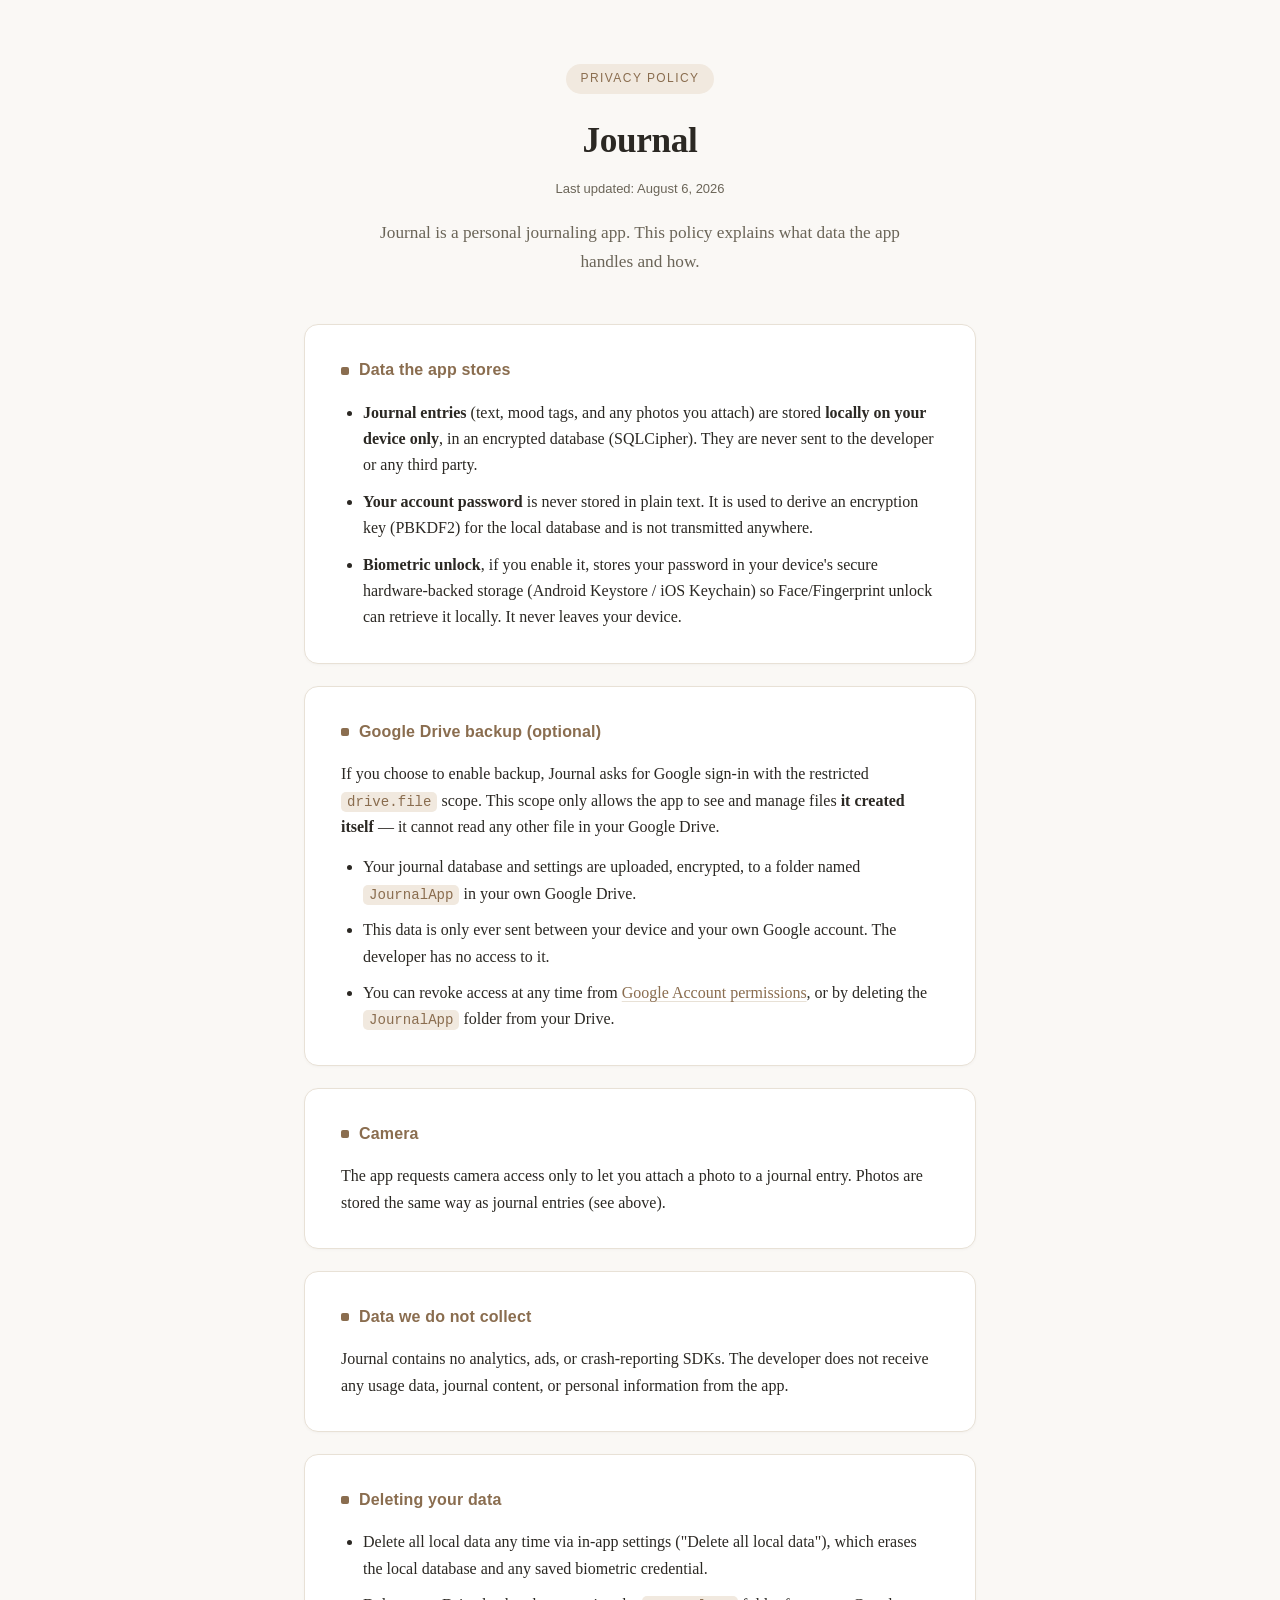
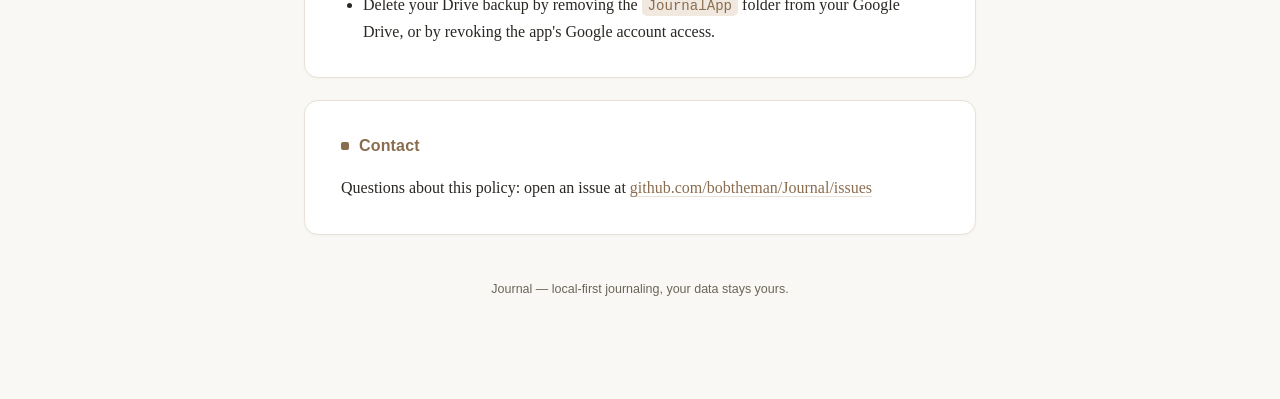
==== privacy-policy.html @ 3fa4d59f "Add files via upload" ====
<!DOCTYPE html>
<html lang="en">
<head>
<meta charset="UTF-8">
<meta name="viewport" content="width=device-width, initial-scale=1.0">
<title>Privacy Policy — Journal</title>
<style>
  :root {
    --bg: #faf8f5;
    --card: #ffffff;
    --ink: #2b2823;
    --muted: #6b6558;
    --accent: #8a6d4f;
    --accent-light: #f1e9df;
    --border: #e8e1d6;
  }
  * { box-sizing: border-box; }
  body {
    margin: 0;
    background: var(--bg);
    color: var(--ink);
    font-family: "Iowan Old Style", "Palatino Linotype", Georgia, "Times New Roman", serif;
    line-height: 1.65;
    -webkit-font-smoothing: antialiased;
  }
  .wrap {
    max-width: 720px;
    margin: 0 auto;
    padding: 64px 24px 100px;
  }
  header {
    text-align: center;
    margin-bottom: 48px;
  }
  header .badge {
    display: inline-block;
    font-family: -apple-system, BlinkMacSystemFont, "Segoe UI", sans-serif;
    font-size: 12px;
    letter-spacing: 0.12em;
    text-transform: uppercase;
    color: var(--accent);
    background: var(--accent-light);
    padding: 5px 14px;
    border-radius: 999px;
    margin-bottom: 18px;
  }
  h1 {
    font-size: 2.2rem;
    margin: 0 0 8px;
    font-weight: 600;
    letter-spacing: -0.01em;
  }
  .updated {
    font-family: -apple-system, BlinkMacSystemFont, "Segoe UI", sans-serif;
    font-size: 13px;
    color: var(--muted);
  }
  .lede {
    font-size: 1.08rem;
    color: var(--muted);
    text-align: center;
    max-width: 520px;
    margin: 20px auto 0;
  }
  .card {
    background: var(--card);
    border: 1px solid var(--border);
    border-radius: 14px;
    padding: 32px 36px;
    margin-bottom: 22px;
    box-shadow: 0 1px 3px rgba(0,0,0,0.03);
  }
  h2 {
    font-family: -apple-system, BlinkMacSystemFont, "Segoe UI", sans-serif;
    font-size: 1rem;
    font-weight: 700;
    letter-spacing: 0.01em;
    color: var(--accent);
    margin: 0 0 16px;
    display: flex;
    align-items: center;
    gap: 10px;
  }
  h2::before {
    content: "";
    display: inline-block;
    width: 8px;
    height: 8px;
    border-radius: 2px;
    background: var(--accent);
  }
  p { margin: 0 0 14px; }
  p:last-child { margin-bottom: 0; }
  ul { margin: 0 0 14px; padding-left: 22px; }
  ul:last-child { margin-bottom: 0; }
  li { margin-bottom: 10px; }
  li:last-child { margin-bottom: 0; }
  strong { color: var(--ink); font-weight: 700; }
  code {
    font-family: "SF Mono", Menlo, Consolas, monospace;
    font-size: 0.88em;
    background: var(--accent-light);
    padding: 2px 6px;
    border-radius: 5px;
    color: var(--accent);
  }
  a {
    color: var(--accent);
    text-decoration: underline;
    text-decoration-color: var(--border);
    text-underline-offset: 3px;
  }
  a:hover { text-decoration-color: var(--accent); }
  footer {
    text-align: center;
    margin-top: 44px;
    font-family: -apple-system, BlinkMacSystemFont, "Segoe UI", sans-serif;
    font-size: 12.5px;
    color: var(--muted);
  }
</style>
</head>
<body>
<div class="wrap">

  <header>
    <span class="badge">Privacy Policy</span>
    <h1>Journal</h1>
    <div class="updated">Last updated: August 6, 2026</div>
    <p class="lede">Journal is a personal journaling app. This policy explains what data the app handles and how.</p>
  </header>

  <div class="card">
    <h2>Data the app stores</h2>
    <ul>
      <li><strong>Journal entries</strong> (text, mood tags, and any photos you attach) are stored <strong>locally on your device only</strong>, in an encrypted database (SQLCipher). They are never sent to the developer or any third party.</li>
      <li><strong>Your account password</strong> is never stored in plain text. It is used to derive an encryption key (PBKDF2) for the local database and is not transmitted anywhere.</li>
      <li><strong>Biometric unlock</strong>, if you enable it, stores your password in your device's secure hardware-backed storage (Android Keystore / iOS Keychain) so Face/Fingerprint unlock can retrieve it locally. It never leaves your device.</li>
    </ul>
  </div>

  <div class="card">
    <h2>Google Drive backup (optional)</h2>
    <p>If you choose to enable backup, Journal asks for Google sign-in with the restricted <code>drive.file</code> scope. This scope only allows the app to see and manage files <strong>it created itself</strong> — it cannot read any other file in your Google Drive.</p>
    <ul>
      <li>Your journal database and settings are uploaded, encrypted, to a folder named <code>JournalApp</code> in your own Google Drive.</li>
      <li>This data is only ever sent between your device and your own Google account. The developer has no access to it.</li>
      <li>You can revoke access at any time from <a href="https://myaccount.google.com/permissions" target="_blank" rel="noopener">Google Account permissions</a>, or by deleting the <code>JournalApp</code> folder from your Drive.</li>
    </ul>
  </div>

  <div class="card">
    <h2>Camera</h2>
    <p>The app requests camera access only to let you attach a photo to a journal entry. Photos are stored the same way as journal entries (see above).</p>
  </div>

  <div class="card">
    <h2>Data we do not collect</h2>
    <p>Journal contains no analytics, ads, or crash-reporting SDKs. The developer does not receive any usage data, journal content, or personal information from the app.</p>
  </div>

  <div class="card">
    <h2>Deleting your data</h2>
    <ul>
      <li>Delete all local data any time via in-app settings ("Delete all local data"), which erases the local database and any saved biometric credential.</li>
      <li>Delete your Drive backup by removing the <code>JournalApp</code> folder from your Google Drive, or by revoking the app's Google account access.</li>
    </ul>
  </div>

  <div class="card">
    <h2>Contact</h2>
    <p>Questions about this policy: open an issue at <a href="https://github.com/bobtheman/Journal/issues" target="_blank" rel="noopener">github.com/bobtheman/Journal/issues</a></p>
  </div>

  <footer>Journal — local-first journaling, your data stays yours.</footer>

</div>
</body>
</html>
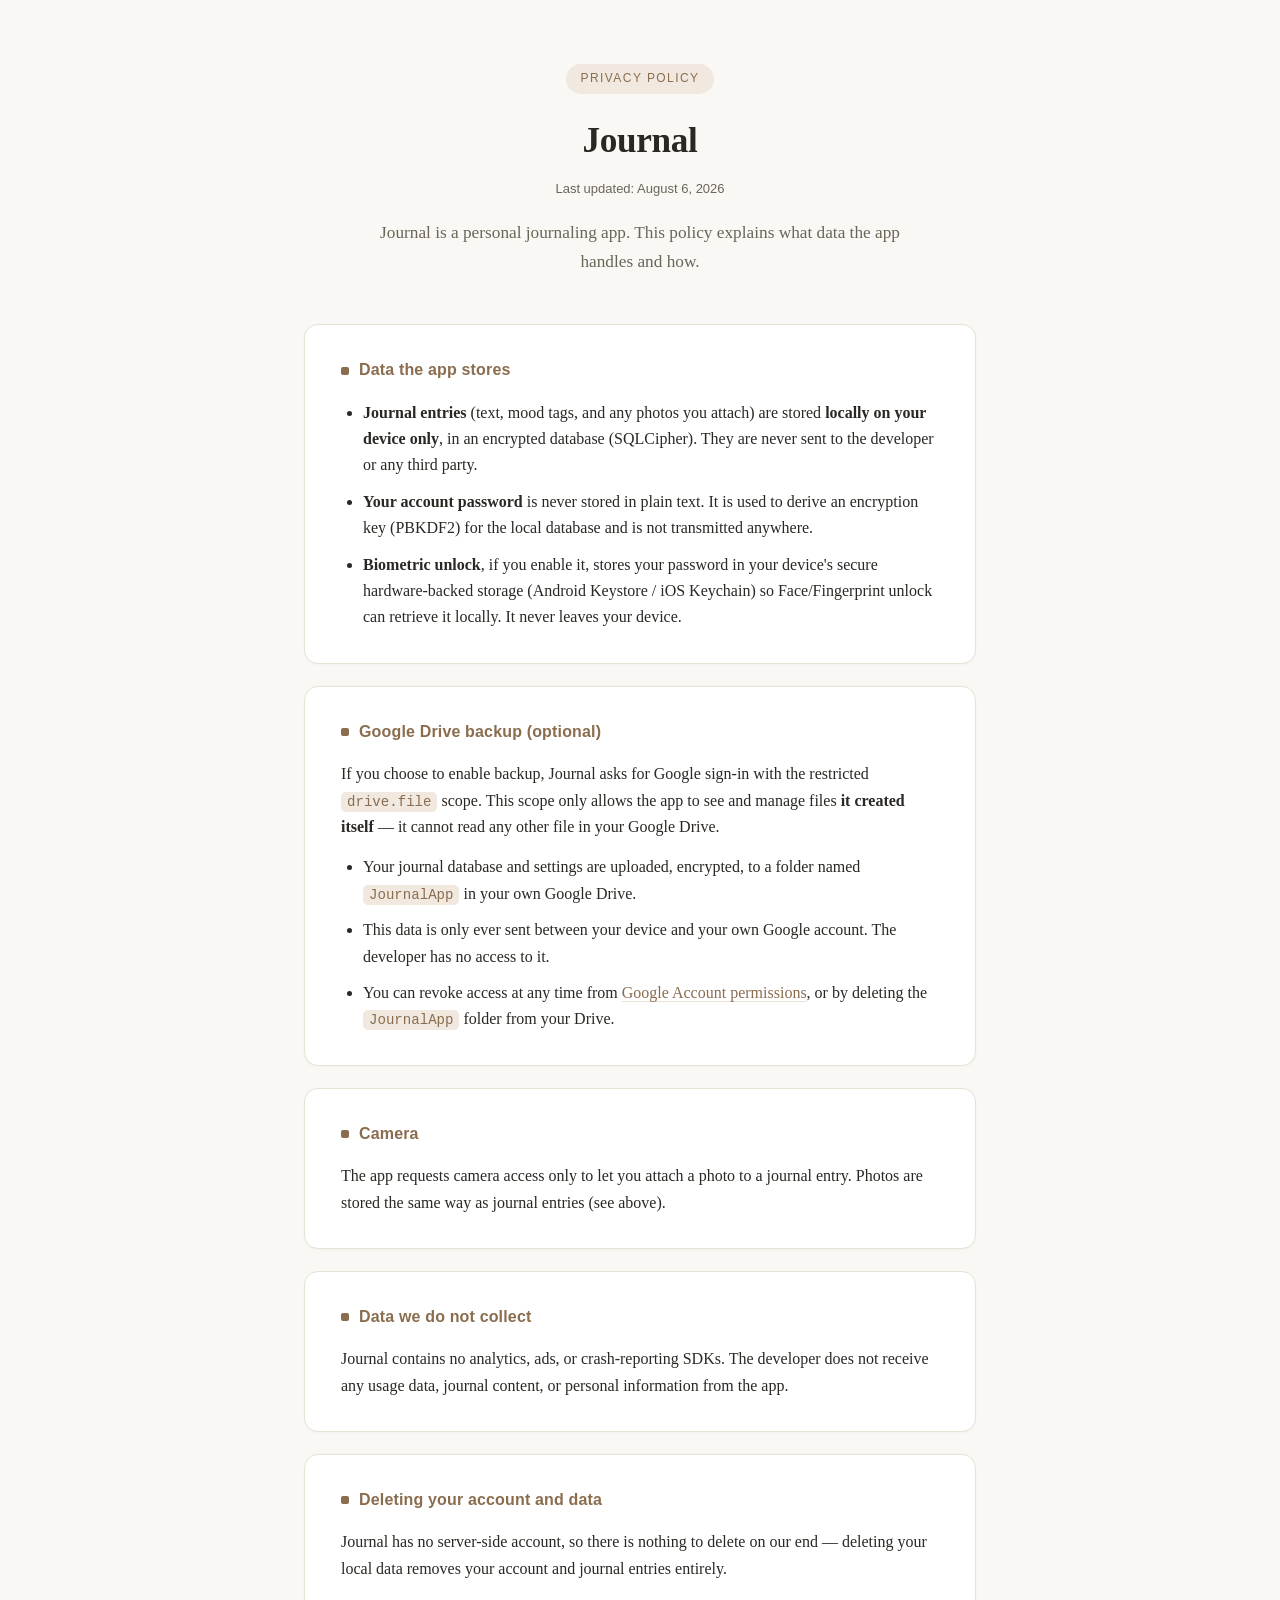
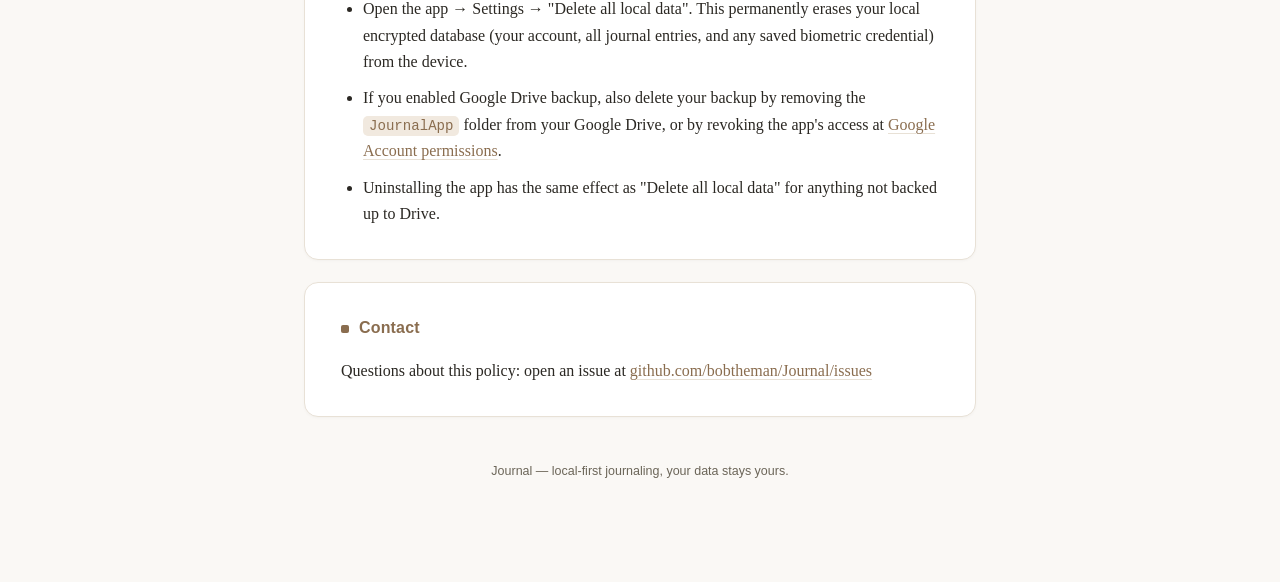
==== commit 031cb47a: "Add explicit account/data deletion section for Play Data Safety form Anchored (#delete-account) so i" ====
--- a/privacy-policy.html
+++ b/privacy-policy.html
@@ -159,11 +159,13 @@
     <p>Journal contains no analytics, ads, or crash-reporting SDKs. The developer does not receive any usage data, journal content, or personal information from the app.</p>
   </div>
 
-  <div class="card">
-    <h2>Deleting your data</h2>
+  <div class="card" id="delete-account">
+    <h2>Deleting your account and data</h2>
+    <p>Journal has no server-side account, so there is nothing to delete on our end &mdash; deleting your local data removes your account and journal entries entirely.</p>
     <ul>
-      <li>Delete all local data any time via in-app settings ("Delete all local data"), which erases the local database and any saved biometric credential.</li>
-      <li>Delete your Drive backup by removing the <code>JournalApp</code> folder from your Google Drive, or by revoking the app's Google account access.</li>
+      <li>Open the app &rarr; Settings &rarr; "Delete all local data". This permanently erases your local encrypted database (your account, all journal entries, and any saved biometric credential) from the device.</li>
+      <li>If you enabled Google Drive backup, also delete your backup by removing the <code>JournalApp</code> folder from your Google Drive, or by revoking the app's access at <a href="https://myaccount.google.com/permissions" target="_blank" rel="noopener">Google Account permissions</a>.</li>
+      <li>Uninstalling the app has the same effect as "Delete all local data" for anything not backed up to Drive.</li>
     </ul>
   </div>
 
